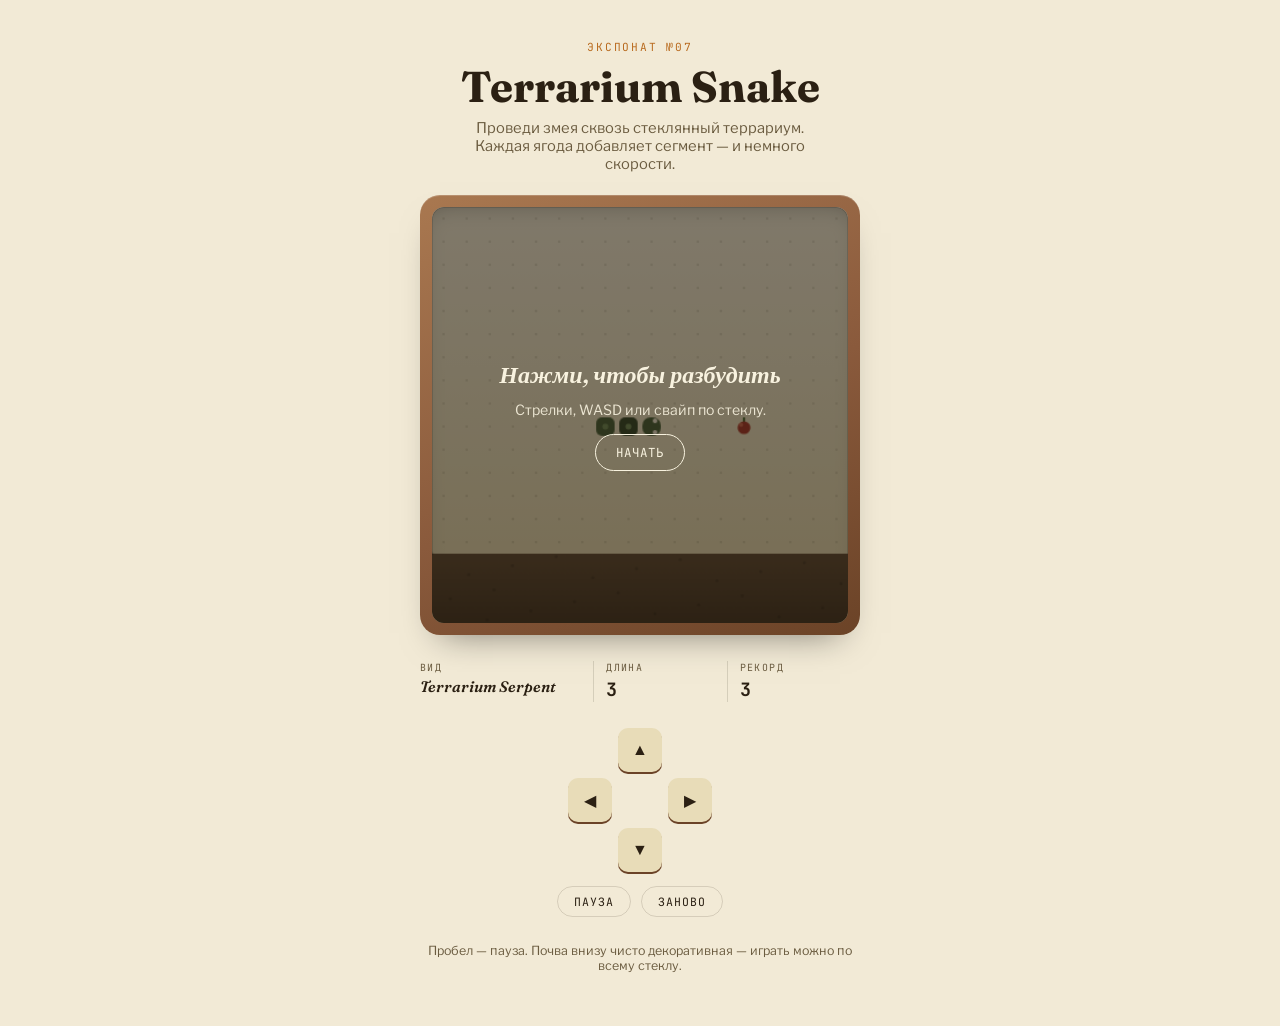
==== index.html @ e693d8c7 "Add Terrarium Snake browser game Classic snake gameplay themed as a glass terrarium exhibit, with ca" ====
<!doctype html>
<html lang="ru">
<head>
<meta charset="UTF-8">
<meta name="viewport" content="width=device-width, initial-scale=1.0">
<title>Terrarium Snake</title>
<link rel="preconnect" href="https://fonts.googleapis.com">
<link rel="stylesheet" href="https://fonts.googleapis.com/css2?family=Fraunces:ital,opsz,wght@0,9..144,600;0,9..144,700;1,9..144,600&family=Libre+Franklin:wght@400;500;600&family=JetBrains+Mono:wght@500;700&display=swap">
<link rel="stylesheet" href="css/style.css">
</head>
<body>
  <div class="page">
    <header>
      <div class="eyebrow">Экспонат №07</div>
      <h1>Terrarium Snake</h1>
      <p class="sub">Проведи змея сквозь стеклянный террариум. Каждая ягода добавляет сегмент — и немного скорости.</p>
    </header>

    <div class="terrarium">
      <div class="glass">
        <canvas id="board" width="360" height="360" aria-label="Игровое поле"></canvas>
        <div class="overlay" id="overlay">
          <h2 id="overlayTitle">Нажми, чтобы разбудить</h2>
          <p id="overlayText">Стрелки, WASD или свайп по стеклу.</p>
          <button class="go-btn" id="overlayBtn">Начать</button>
        </div>
      </div>
    </div>

    <div class="placard">
      <div class="stat">
        <span class="stat-label">Вид</span>
        <span class="stat-value species">Terrarium Serpent</span>
      </div>
      <div class="stat">
        <span class="stat-label">Длина</span>
        <span class="stat-value" id="statLength">3</span>
      </div>
      <div class="stat">
        <span class="stat-label">Рекорд</span>
        <span class="stat-value" id="statBest">3</span>
      </div>
    </div>

    <div class="controls">
      <div class="dpad">
        <button class="up" aria-label="Вверх" data-dir="0,-1">&#9650;</button>
        <button class="left" aria-label="Влево" data-dir="-1,0">&#9664;</button>
        <button class="right" aria-label="Вправо" data-dir="1,0">&#9654;</button>
        <button class="down" aria-label="Вниз" data-dir="0,1">&#9660;</button>
      </div>
      <div class="textbtns">
        <button id="pauseBtn" type="button">Пауза</button>
        <button id="restartBtn" type="button">Заново</button>
      </div>
      <p class="hint">Пробел — пауза. Почва внизу чисто декоративная — играть можно по всему стеклу.</p>
    </div>
  </div>

  <script src="js/game.js"></script>
</body>
</html>
---- css/style.css ----
:root {
  --bg: #f2ead6;
  --surface: #e8dcb8;
  --ink: #2b2013;
  --ink-soft: #6b5c40;
  --moss: #435c34;
  --moss-dark: #2f4224;
  --moss-belly: #6e8a55;
  --amber: #b96b1f;
  --clay: #8a5a3c;
  --clay-dark: #6b4327;
  --clay-light: #a97850;
  --dew: rgba(43, 32, 19, 0.14);
  --glass-top: #f8f2df;
  --glass-bottom: #e6d8ab;
  --soil: #5c4630;
  --soil-dark: #40301f;
  --berry: #a83226;
  --berry-shine: #d1614a;
  --berry-leaf: #55703a;
  --focus: #b96b1f;
  --overlay-bg: rgba(30, 22, 12, 0.55);
  --overlay-ink: #f8f2df;
}

@media (prefers-color-scheme: dark) {
  :root:not([data-theme="light"]) {
    --bg: #11160d;
    --surface: #1c2416;
    --ink: #ecdfc0;
    --ink-soft: #ab9c78;
    --moss: #74a355;
    --moss-dark: #4c6d38;
    --moss-belly: #93b56f;
    --amber: #eaa64c;
    --clay: #a97b52;
    --clay-dark: #6b4c30;
    --clay-light: #c79865;
    --dew: rgba(236, 223, 192, 0.10);
    --glass-top: #202a19;
    --glass-bottom: #12180d;
    --soil: #2a2013;
    --soil-dark: #171106;
    --berry: #d9503f;
    --berry-shine: #ea7a63;
    --berry-leaf: #7fa858;
    --focus: #eaa64c;
    --overlay-bg: rgba(10, 12, 6, 0.62);
    --overlay-ink: #f4ecd6;
  }
}

:root[data-theme="dark"] {
  --bg: #11160d;
  --surface: #1c2416;
  --ink: #ecdfc0;
  --ink-soft: #ab9c78;
  --moss: #74a355;
  --moss-dark: #4c6d38;
  --moss-belly: #93b56f;
  --amber: #eaa64c;
  --clay: #a97b52;
  --clay-dark: #6b4c30;
  --clay-light: #c79865;
  --dew: rgba(236, 223, 192, 0.10);
  --glass-top: #202a19;
  --glass-bottom: #12180d;
  --soil: #2a2013;
  --soil-dark: #171106;
  --berry: #d9503f;
  --berry-shine: #ea7a63;
  --berry-leaf: #7fa858;
  --focus: #eaa64c;
  --overlay-bg: rgba(10, 12, 6, 0.62);
  --overlay-ink: #f4ecd6;
}

* { box-sizing: border-box; }

body {
  margin: 0;
  background: var(--bg);
  color: var(--ink);
  font-family: "Libre Franklin", ui-sans-serif, system-ui, sans-serif;
  display: flex;
  justify-content: center;
  padding-inline: 20px;
  padding-block: 40px;
  min-height: 100dvh;
}

.page {
  width: 100%;
  max-width: 440px;
  display: flex;
  flex-direction: column;
  align-items: center;
  gap: 22px;
}

header {
  text-align: center;
  display: flex;
  flex-direction: column;
  gap: 6px;
}

.eyebrow {
  font-family: "JetBrains Mono", ui-monospace, monospace;
  font-size: 0.7rem;
  letter-spacing: 0.16em;
  text-transform: uppercase;
  color: var(--amber);
}

h1 {
  font-family: "Fraunces", Georgia, serif;
  font-weight: 700;
  font-size: clamp(2rem, 8vw, 2.7rem);
  margin: 0;
  text-wrap: balance;
}

.sub {
  color: var(--ink-soft);
  font-size: 0.92rem;
  max-width: 34ch;
  margin: 0 auto;
}

.terrarium {
  position: relative;
  width: 100%;
  padding: 12px;
  border-radius: 20px;
  background: linear-gradient(155deg, var(--clay-light), var(--clay) 55%, var(--clay-dark));
  box-shadow: 0 18px 34px -20px rgba(0, 0, 0, 0.5), inset 0 1px 0 rgba(255, 255, 255, 0.18);
}

.glass {
  position: relative;
  border-radius: 12px;
  overflow: hidden;
  background: linear-gradient(180deg, var(--glass-top), var(--glass-bottom));
  box-shadow: inset 0 0 0 1px rgba(0, 0, 0, 0.15), inset 0 10px 24px -14px rgba(0, 0, 0, 0.35);
}

canvas {
  display: block;
  width: 100%;
  height: auto;
  aspect-ratio: 1 / 1;
  touch-action: none;
}

.overlay {
  position: absolute;
  inset: 0;
  display: flex;
  flex-direction: column;
  align-items: center;
  justify-content: center;
  gap: 12px;
  text-align: center;
  padding: 24px;
  background: var(--overlay-bg);
  color: var(--overlay-ink);
}

.overlay[hidden] { display: none; }

.overlay h2 {
  font-family: "Fraunces", Georgia, serif;
  font-style: italic;
  font-weight: 600;
  font-size: 1.5rem;
  margin: 0;
}

.overlay p {
  margin: 0;
  font-size: 0.88rem;
  opacity: 0.9;
  max-width: 26ch;
}

.go-btn {
  margin-top: 4px;
  font-family: "JetBrains Mono", ui-monospace, monospace;
  font-size: 0.78rem;
  letter-spacing: 0.08em;
  text-transform: uppercase;
  color: var(--overlay-ink);
  background: transparent;
  border: 1px solid var(--overlay-ink);
  border-radius: 999px;
  padding: 9px 20px;
  cursor: pointer;
}

.go-btn:hover { background: rgba(255, 255, 255, 0.12); }

.placard {
  width: 100%;
  display: grid;
  grid-template-columns: 1.3fr 1fr 1fr;
  gap: 0;
  padding-block: 4px;
}

.stat {
  display: flex;
  flex-direction: column;
  gap: 3px;
  padding-inline: 12px;
  border-left: 1px solid var(--dew);
}

.stat:first-child { border-left: none; padding-left: 0; }

.stat-label {
  font-family: "JetBrains Mono", ui-monospace, monospace;
  font-size: 0.62rem;
  letter-spacing: 0.14em;
  text-transform: uppercase;
  color: var(--ink-soft);
}

.stat-value {
  font-family: "JetBrains Mono", ui-monospace, monospace;
  font-variant-numeric: tabular-nums;
  font-size: 1.15rem;
  font-weight: 700;
}

.stat-value.species {
  font-family: "Fraunces", Georgia, serif;
  font-style: italic;
  font-weight: 600;
  font-size: 0.95rem;
}

.controls {
  display: flex;
  flex-direction: column;
  align-items: center;
  gap: 14px;
}

.dpad {
  display: grid;
  grid-template-columns: repeat(3, 44px);
  grid-template-rows: repeat(3, 44px);
  gap: 6px;
}

.dpad button {
  grid-column: var(--c);
  grid-row: var(--r);
  border: none;
  border-radius: 10px;
  background: var(--surface);
  color: var(--ink);
  font-size: 1rem;
  cursor: pointer;
  box-shadow: 0 2px 0 var(--clay-dark);
}

.dpad button:active { transform: translateY(1px); box-shadow: none; }
.dpad .up { --c: 2; --r: 1; }
.dpad .left { --c: 1; --r: 2; }
.dpad .right { --c: 3; --r: 2; }
.dpad .down { --c: 2; --r: 3; }

.textbtns { display: flex; gap: 10px; }

.textbtns button {
  font-family: "JetBrains Mono", ui-monospace, monospace;
  font-size: 0.72rem;
  letter-spacing: 0.08em;
  text-transform: uppercase;
  color: var(--ink);
  background: none;
  border: 1px solid var(--dew);
  border-radius: 999px;
  padding: 7px 16px;
  cursor: pointer;
}

.textbtns button:hover { border-color: var(--amber); color: var(--amber); }

button:focus-visible, .go-btn:focus-visible {
  outline: 2px solid var(--focus);
  outline-offset: 2px;
}

.hint {
  color: var(--ink-soft);
  font-size: 0.78rem;
  text-align: center;
}

@media (prefers-reduced-motion: reduce) {
  * { transition: none !important; animation: none !important; }
}
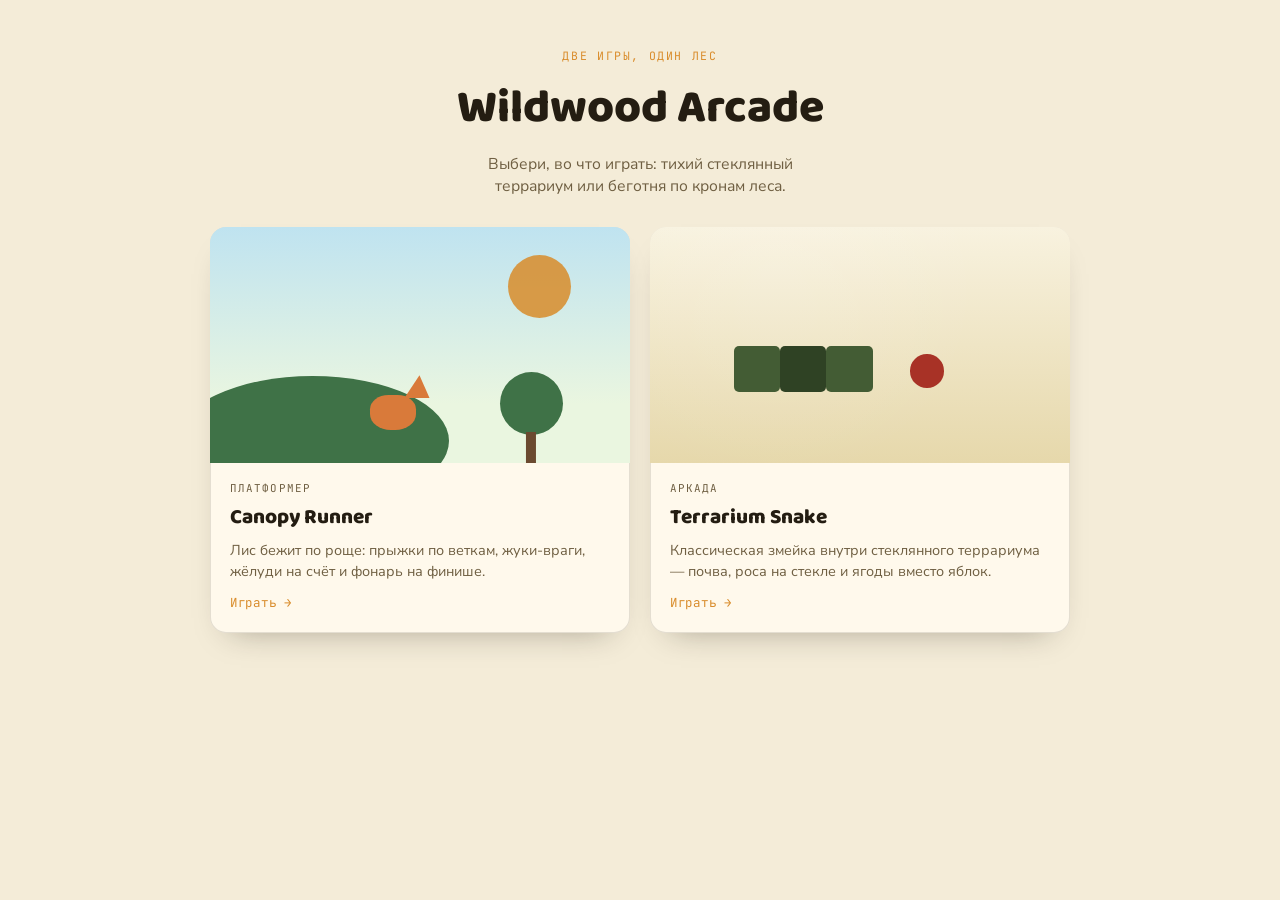
==== commit fd3e75d6: "Add Canopy Runner platformer with a controllable character Adds a proper platformer alongside the sn" ====
--- a/index.html
+++ b/index.html
@@ -3,60 +3,51 @@
 <head>
 <meta charset="UTF-8">
 <meta name="viewport" content="width=device-width, initial-scale=1.0">
-<title>Terrarium Snake</title>
+<title>Wildwood Arcade</title>
 <link rel="preconnect" href="https://fonts.googleapis.com">
-<link rel="stylesheet" href="https://fonts.googleapis.com/css2?family=Fraunces:ital,opsz,wght@0,9..144,600;0,9..144,700;1,9..144,600&family=Libre+Franklin:wght@400;500;600&family=JetBrains+Mono:wght@500;700&display=swap">
-<link rel="stylesheet" href="css/style.css">
+<link rel="stylesheet" href="https://fonts.googleapis.com/css2?family=Baloo+2:wght@600;800&family=Nunito+Sans:wght@400;600;700&family=JetBrains+Mono:wght@600&display=swap">
+<link rel="stylesheet" href="css/hub.css">
 </head>
 <body>
   <div class="page">
     <header>
-      <div class="eyebrow">Экспонат №07</div>
-      <h1>Terrarium Snake</h1>
-      <p class="sub">Проведи змея сквозь стеклянный террариум. Каждая ягода добавляет сегмент — и немного скорости.</p>
+      <div class="eyebrow">Две игры, один лес</div>
+      <h1>Wildwood Arcade</h1>
+      <p class="sub">Выбери, во что играть: тихий стеклянный террариум или беготня по кронам леса.</p>
     </header>
 
-    <div class="terrarium">
-      <div class="glass">
-        <canvas id="board" width="360" height="360" aria-label="Игровое поле"></canvas>
-        <div class="overlay" id="overlay">
-          <h2 id="overlayTitle">Нажми, чтобы разбудить</h2>
-          <p id="overlayText">Стрелки, WASD или свайп по стеклу.</p>
-          <button class="go-btn" id="overlayBtn">Начать</button>
+    <div class="grid">
+      <a class="card" href="platformer/index.html">
+        <div class="art art-run" aria-hidden="true">
+          <span class="sun"></span>
+          <span class="hill"></span>
+          <span class="tree"></span>
+          <span class="fox"></span>
         </div>
-      </div>
-    </div>
+        <div class="card-body">
+          <span class="tag">Платформер</span>
+          <h2>Canopy Runner</h2>
+          <p>Лис бежит по роще: прыжки по веткам, жуки-враги, жёлуди на счёт и фонарь на финише.</p>
+          <span class="play">Играть &rarr;</span>
+        </div>
+      </a>
 
-    <div class="placard">
-      <div class="stat">
-        <span class="stat-label">Вид</span>
-        <span class="stat-value species">Terrarium Serpent</span>
-      </div>
-      <div class="stat">
-        <span class="stat-label">Длина</span>
-        <span class="stat-value" id="statLength">3</span>
-      </div>
-      <div class="stat">
-        <span class="stat-label">Рекорд</span>
-        <span class="stat-value" id="statBest">3</span>
-      </div>
-    </div>
-
-    <div class="controls">
-      <div class="dpad">
-        <button class="up" aria-label="Вверх" data-dir="0,-1">&#9650;</button>
-        <button class="left" aria-label="Влево" data-dir="-1,0">&#9664;</button>
-        <button class="right" aria-label="Вправо" data-dir="1,0">&#9654;</button>
-        <button class="down" aria-label="Вниз" data-dir="0,1">&#9660;</button>
-      </div>
-      <div class="textbtns">
-        <button id="pauseBtn" type="button">Пауза</button>
-        <button id="restartBtn" type="button">Заново</button>
-      </div>
-      <p class="hint">Пробел — пауза. Почва внизу чисто декоративная — играть можно по всему стеклу.</p>
+      <a class="card" href="snake/index.html">
+        <div class="art art-snake" aria-hidden="true">
+          <span class="glass"></span>
+          <span class="dot"></span>
+          <span class="dot d2"></span>
+          <span class="dot d3"></span>
+          <span class="berry"></span>
+        </div>
+        <div class="card-body">
+          <span class="tag">Аркада</span>
+          <h2>Terrarium Snake</h2>
+          <p>Классическая змейка внутри стеклянного террариума — почва, роса на стекле и ягоды вместо яблок.</p>
+          <span class="play">Играть &rarr;</span>
+        </div>
+      </a>
     </div>
   </div>
-
-  <script src="js/game.js"></script>
 </body>
 </html>
--- a/css/hub.css
+++ b/css/hub.css
@@ -0,0 +1,236 @@
+:root {
+  --bg: #f4ecd8;
+  --card-bg: #fff9ec;
+  --ink: #241d12;
+  --ink-soft: #6f5f42;
+  --line: rgba(36, 29, 18, 0.12);
+  --accent: #d98c2b;
+  --run-sky: #bfe3f0;
+  --run-sky-b: #eaf6e0;
+  --run-leaf: #3f7247;
+  --run-fox: #d97a3a;
+  --snake-glass-a: #f8f2df;
+  --snake-glass-b: #e6d8ab;
+  --snake-moss: #435c34;
+  --snake-moss-dark: #2f4224;
+  --snake-berry: #a83226;
+  --shadow: 0 16px 32px -20px rgba(36, 29, 18, 0.4);
+}
+
+@media (prefers-color-scheme: dark) {
+  :root:not([data-theme="light"]) {
+    --bg: #14170f;
+    --card-bg: #1c2116;
+    --ink: #ecdfc0;
+    --ink-soft: #a99d80;
+    --line: rgba(236, 224, 200, 0.12);
+    --accent: #eaa64c;
+    --run-sky: #16273a;
+    --run-sky-b: #182a19;
+    --run-leaf: #2c5230;
+    --run-fox: #e08a45;
+    --snake-glass-a: #202a19;
+    --snake-glass-b: #12180d;
+    --snake-moss: #74a355;
+    --snake-moss-dark: #4c6d38;
+    --snake-berry: #d9503f;
+    --shadow: 0 16px 32px -18px rgba(0, 0, 0, 0.6);
+  }
+}
+:root[data-theme="dark"] {
+  --bg: #14170f;
+  --card-bg: #1c2116;
+  --ink: #ecdfc0;
+  --ink-soft: #a99d80;
+  --line: rgba(236, 224, 200, 0.12);
+  --accent: #eaa64c;
+  --run-sky: #16273a;
+  --run-sky-b: #182a19;
+  --run-leaf: #2c5230;
+  --run-fox: #e08a45;
+  --snake-glass-a: #202a19;
+  --snake-glass-b: #12180d;
+  --snake-moss: #74a355;
+  --snake-moss-dark: #4c6d38;
+  --snake-berry: #d9503f;
+  --shadow: 0 16px 32px -18px rgba(0, 0, 0, 0.6);
+}
+
+* { box-sizing: border-box; }
+
+body {
+  margin: 0;
+  background: var(--bg);
+  color: var(--ink);
+  font-family: "Nunito Sans", ui-sans-serif, system-ui, sans-serif;
+  display: flex;
+  justify-content: center;
+  padding-inline: 20px;
+  padding-block: 48px;
+  min-height: 100dvh;
+}
+
+.page {
+  width: 100%;
+  max-width: 860px;
+  display: flex;
+  flex-direction: column;
+  gap: 30px;
+}
+
+header {
+  text-align: center;
+  display: flex;
+  flex-direction: column;
+  gap: 8px;
+}
+
+.eyebrow {
+  font-family: "JetBrains Mono", ui-monospace, monospace;
+  font-size: 0.72rem;
+  letter-spacing: 0.14em;
+  text-transform: uppercase;
+  color: var(--accent);
+}
+
+h1 {
+  font-family: "Baloo 2", ui-rounded, sans-serif;
+  font-weight: 800;
+  font-size: clamp(2.1rem, 7vw, 2.9rem);
+  margin: 0;
+  text-wrap: balance;
+}
+
+.sub {
+  color: var(--ink-soft);
+  max-width: 42ch;
+  margin: 0 auto;
+  font-size: 0.98rem;
+}
+
+.grid {
+  display: grid;
+  grid-template-columns: repeat(2, 1fr);
+  gap: 20px;
+}
+@media (max-width: 620px) {
+  .grid { grid-template-columns: 1fr; }
+}
+
+.card {
+  display: flex;
+  flex-direction: column;
+  background: var(--card-bg);
+  border-radius: 16px;
+  overflow: hidden;
+  text-decoration: none;
+  color: var(--ink);
+  box-shadow: var(--shadow);
+  box-shadow: var(--shadow), inset 0 0 0 1px var(--line);
+  transition: transform 0.15s ease;
+}
+.card:hover { transform: translateY(-3px); }
+.card:focus-visible { outline: 2px solid var(--accent); outline-offset: 3px; }
+
+.art {
+  position: relative;
+  aspect-ratio: 16 / 9;
+  overflow: hidden;
+}
+
+.art-run { background: linear-gradient(180deg, var(--run-sky), var(--run-sky-b) 75%); }
+.art-run .sun {
+  position: absolute; top: 12%; right: 14%;
+  width: 15%; aspect-ratio: 1; border-radius: 50%;
+  background: var(--accent); opacity: 0.85;
+}
+.art-run .hill {
+  position: absolute; left: -8%; bottom: -18%;
+  width: 65%; height: 55%;
+  background: var(--run-leaf); border-radius: 50%;
+}
+.art-run .tree {
+  position: absolute; right: 16%; bottom: 12%;
+  width: 15%; aspect-ratio: 1;
+  background: var(--run-leaf); border-radius: 50%;
+}
+.art-run .tree::after {
+  content: ""; position: absolute; left: 50%; top: 96%;
+  width: 16%; height: 55%;
+  background: #6b4a30; transform: translateX(-50%);
+}
+.art-run .fox {
+  position: absolute; left: 38%; bottom: 14%;
+  width: 11%; aspect-ratio: 1.3;
+  background: var(--run-fox); border-radius: 40% 40% 45% 45%;
+  animation: hop 1.6s ease-in-out infinite;
+}
+.art-run .fox::after {
+  content: ""; position: absolute; right: -30%; top: -55%;
+  width: 55%; height: 65%;
+  background: var(--run-fox);
+  clip-path: polygon(0 100%, 100% 100%, 60% 0);
+}
+@keyframes hop {
+  0%, 100% { transform: translateY(0); }
+  50% { transform: translateY(-14%); }
+}
+
+.art-snake { background: linear-gradient(180deg, var(--snake-glass-a), var(--snake-glass-b)); }
+.art-snake .glass {
+  position: absolute; inset: 0;
+  background: radial-gradient(circle at 30% 20%, rgba(255,255,255,0.12), transparent 60%);
+}
+.art-snake .dot {
+  position: absolute; bottom: 30%; left: 20%;
+  width: 11%; aspect-ratio: 1;
+  background: var(--snake-moss); border-radius: 5px;
+}
+.art-snake .d2 { left: 31%; background: var(--snake-moss-dark); }
+.art-snake .d3 { left: 42%; background: var(--snake-moss); }
+.art-snake .berry {
+  position: absolute; bottom: 32%; left: 62%;
+  width: 8%; aspect-ratio: 1;
+  background: var(--snake-berry); border-radius: 50%;
+}
+
+.card-body {
+  display: flex;
+  flex-direction: column;
+  gap: 6px;
+  padding: 18px 20px 22px;
+}
+
+.tag {
+  font-family: "JetBrains Mono", ui-monospace, monospace;
+  font-size: 0.68rem;
+  letter-spacing: 0.1em;
+  text-transform: uppercase;
+  color: var(--ink-soft);
+}
+
+.card h2 {
+  font-family: "Baloo 2", ui-rounded, sans-serif;
+  font-weight: 800;
+  font-size: 1.3rem;
+  margin: 0;
+}
+
+.card p {
+  margin: 0;
+  color: var(--ink-soft);
+  font-size: 0.9rem;
+  line-height: 1.45;
+}
+
+.play {
+  margin-top: 6px;
+  font-family: "JetBrains Mono", ui-monospace, monospace;
+  font-size: 0.78rem;
+  letter-spacing: 0.06em;
+  color: var(--accent);
+}
+
+@media (prefers-reduced-motion: reduce) {
+  .art-run .fox { animation: none; }
+}
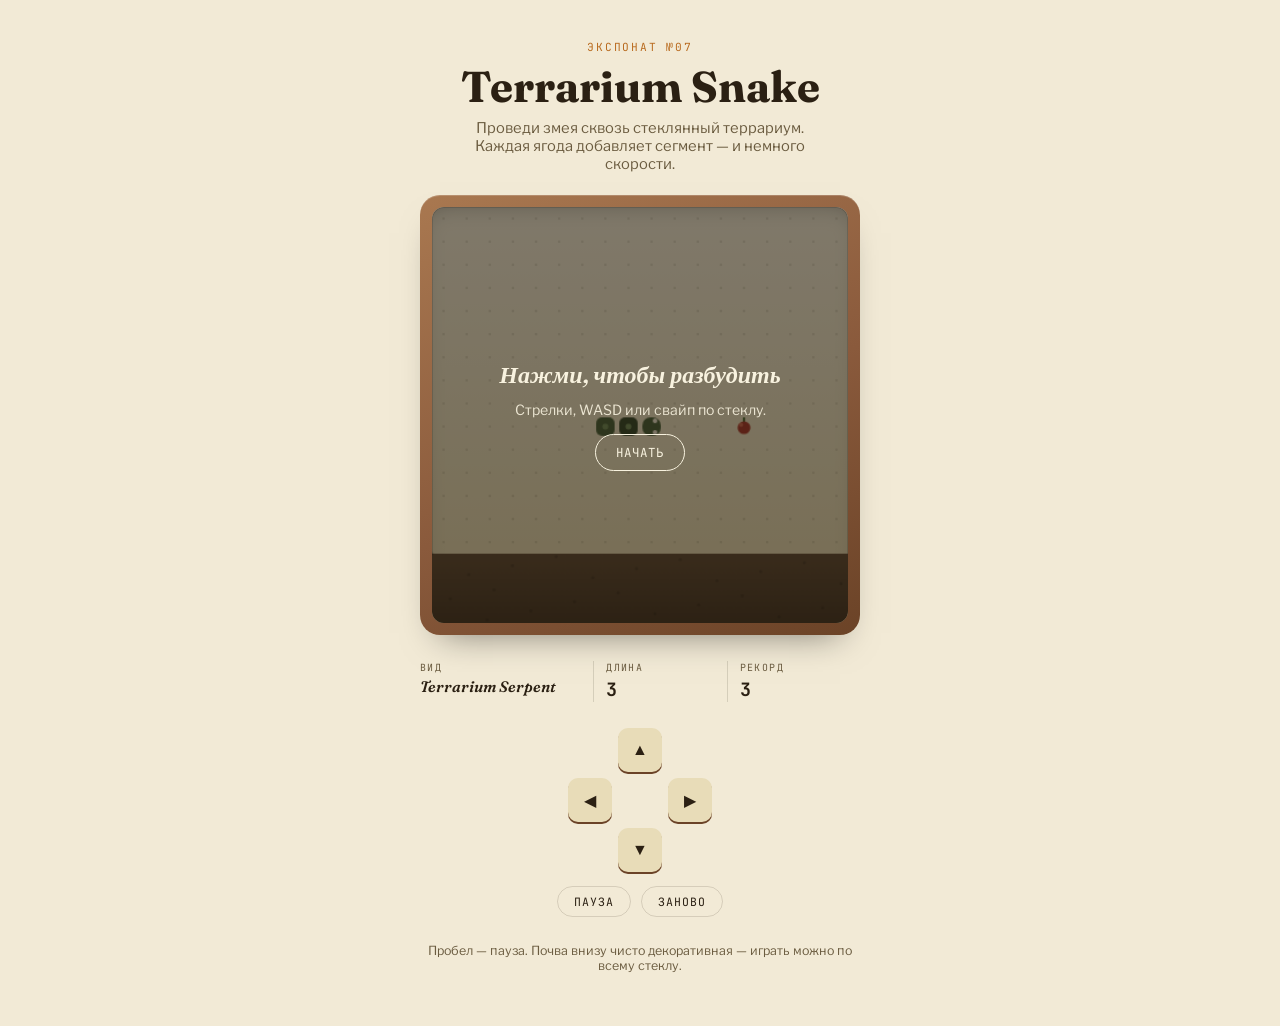
==== commit 935ea915: "Revert platformer and hub changes Restore index.html, css/hub.css, README.md, and platformer/ to the" ====
--- a/index.html
+++ b/index.html
@@ -3,51 +3,60 @@
 <head>
 <meta charset="UTF-8">
 <meta name="viewport" content="width=device-width, initial-scale=1.0">
-<title>Wildwood Arcade</title>
+<title>Terrarium Snake</title>
 <link rel="preconnect" href="https://fonts.googleapis.com">
-<link rel="stylesheet" href="https://fonts.googleapis.com/css2?family=Baloo+2:wght@600;800&family=Nunito+Sans:wght@400;600;700&family=JetBrains+Mono:wght@600&display=swap">
-<link rel="stylesheet" href="css/hub.css">
+<link rel="stylesheet" href="https://fonts.googleapis.com/css2?family=Fraunces:ital,opsz,wght@0,9..144,600;0,9..144,700;1,9..144,600&family=Libre+Franklin:wght@400;500;600&family=JetBrains+Mono:wght@500;700&display=swap">
+<link rel="stylesheet" href="css/style.css">
 </head>
 <body>
   <div class="page">
     <header>
-      <div class="eyebrow">Две игры, один лес</div>
-      <h1>Wildwood Arcade</h1>
-      <p class="sub">Выбери, во что играть: тихий стеклянный террариум или беготня по кронам леса.</p>
+      <div class="eyebrow">Экспонат №07</div>
+      <h1>Terrarium Snake</h1>
+      <p class="sub">Проведи змея сквозь стеклянный террариум. Каждая ягода добавляет сегмент — и немного скорости.</p>
     </header>
 
-    <div class="grid">
-      <a class="card" href="platformer/index.html">
-        <div class="art art-run" aria-hidden="true">
-          <span class="sun"></span>
-          <span class="hill"></span>
-          <span class="tree"></span>
-          <span class="fox"></span>
+    <div class="terrarium">
+      <div class="glass">
+        <canvas id="board" width="360" height="360" aria-label="Игровое поле"></canvas>
+        <div class="overlay" id="overlay">
+          <h2 id="overlayTitle">Нажми, чтобы разбудить</h2>
+          <p id="overlayText">Стрелки, WASD или свайп по стеклу.</p>
+          <button class="go-btn" id="overlayBtn">Начать</button>
         </div>
-        <div class="card-body">
-          <span class="tag">Платформер</span>
-          <h2>Canopy Runner</h2>
-          <p>Лис бежит по роще: прыжки по веткам, жуки-враги, жёлуди на счёт и фонарь на финише.</p>
-          <span class="play">Играть &rarr;</span>
-        </div>
-      </a>
+      </div>
+    </div>
 
-      <a class="card" href="snake/index.html">
-        <div class="art art-snake" aria-hidden="true">
-          <span class="glass"></span>
-          <span class="dot"></span>
-          <span class="dot d2"></span>
-          <span class="dot d3"></span>
-          <span class="berry"></span>
-        </div>
-        <div class="card-body">
-          <span class="tag">Аркада</span>
-          <h2>Terrarium Snake</h2>
-          <p>Классическая змейка внутри стеклянного террариума — почва, роса на стекле и ягоды вместо яблок.</p>
-          <span class="play">Играть &rarr;</span>
-        </div>
-      </a>
+    <div class="placard">
+      <div class="stat">
+        <span class="stat-label">Вид</span>
+        <span class="stat-value species">Terrarium Serpent</span>
+      </div>
+      <div class="stat">
+        <span class="stat-label">Длина</span>
+        <span class="stat-value" id="statLength">3</span>
+      </div>
+      <div class="stat">
+        <span class="stat-label">Рекорд</span>
+        <span class="stat-value" id="statBest">3</span>
+      </div>
+    </div>
+
+    <div class="controls">
+      <div class="dpad">
+        <button class="up" aria-label="Вверх" data-dir="0,-1">&#9650;</button>
+        <button class="left" aria-label="Влево" data-dir="-1,0">&#9664;</button>
+        <button class="right" aria-label="Вправо" data-dir="1,0">&#9654;</button>
+        <button class="down" aria-label="Вниз" data-dir="0,1">&#9660;</button>
+      </div>
+      <div class="textbtns">
+        <button id="pauseBtn" type="button">Пауза</button>
+        <button id="restartBtn" type="button">Заново</button>
+      </div>
+      <p class="hint">Пробел — пауза. Почва внизу чисто декоративная — играть можно по всему стеклу.</p>
     </div>
   </div>
+
+  <script src="js/game.js"></script>
 </body>
 </html>
--- a/css/style.css
+++ b/css/style.css
@@ -0,0 +1,305 @@
+:root {
+  --bg: #f2ead6;
+  --surface: #e8dcb8;
+  --ink: #2b2013;
+  --ink-soft: #6b5c40;
+  --moss: #435c34;
+  --moss-dark: #2f4224;
+  --moss-belly: #6e8a55;
+  --amber: #b96b1f;
+  --clay: #8a5a3c;
+  --clay-dark: #6b4327;
+  --clay-light: #a97850;
+  --dew: rgba(43, 32, 19, 0.14);
+  --glass-top: #f8f2df;
+  --glass-bottom: #e6d8ab;
+  --soil: #5c4630;
+  --soil-dark: #40301f;
+  --berry: #a83226;
+  --berry-shine: #d1614a;
+  --berry-leaf: #55703a;
+  --focus: #b96b1f;
+  --overlay-bg: rgba(30, 22, 12, 0.55);
+  --overlay-ink: #f8f2df;
+}
+
+@media (prefers-color-scheme: dark) {
+  :root:not([data-theme="light"]) {
+    --bg: #11160d;
+    --surface: #1c2416;
+    --ink: #ecdfc0;
+    --ink-soft: #ab9c78;
+    --moss: #74a355;
+    --moss-dark: #4c6d38;
+    --moss-belly: #93b56f;
+    --amber: #eaa64c;
+    --clay: #a97b52;
+    --clay-dark: #6b4c30;
+    --clay-light: #c79865;
+    --dew: rgba(236, 223, 192, 0.10);
+    --glass-top: #202a19;
+    --glass-bottom: #12180d;
+    --soil: #2a2013;
+    --soil-dark: #171106;
+    --berry: #d9503f;
+    --berry-shine: #ea7a63;
+    --berry-leaf: #7fa858;
+    --focus: #eaa64c;
+    --overlay-bg: rgba(10, 12, 6, 0.62);
+    --overlay-ink: #f4ecd6;
+  }
+}
+
+:root[data-theme="dark"] {
+  --bg: #11160d;
+  --surface: #1c2416;
+  --ink: #ecdfc0;
+  --ink-soft: #ab9c78;
+  --moss: #74a355;
+  --moss-dark: #4c6d38;
+  --moss-belly: #93b56f;
+  --amber: #eaa64c;
+  --clay: #a97b52;
+  --clay-dark: #6b4c30;
+  --clay-light: #c79865;
+  --dew: rgba(236, 223, 192, 0.10);
+  --glass-top: #202a19;
+  --glass-bottom: #12180d;
+  --soil: #2a2013;
+  --soil-dark: #171106;
+  --berry: #d9503f;
+  --berry-shine: #ea7a63;
+  --berry-leaf: #7fa858;
+  --focus: #eaa64c;
+  --overlay-bg: rgba(10, 12, 6, 0.62);
+  --overlay-ink: #f4ecd6;
+}
+
+* { box-sizing: border-box; }
+
+body {
+  margin: 0;
+  background: var(--bg);
+  color: var(--ink);
+  font-family: "Libre Franklin", ui-sans-serif, system-ui, sans-serif;
+  display: flex;
+  justify-content: center;
+  padding-inline: 20px;
+  padding-block: 40px;
+  min-height: 100dvh;
+}
+
+.page {
+  width: 100%;
+  max-width: 440px;
+  display: flex;
+  flex-direction: column;
+  align-items: center;
+  gap: 22px;
+}
+
+header {
+  text-align: center;
+  display: flex;
+  flex-direction: column;
+  gap: 6px;
+}
+
+.eyebrow {
+  font-family: "JetBrains Mono", ui-monospace, monospace;
+  font-size: 0.7rem;
+  letter-spacing: 0.16em;
+  text-transform: uppercase;
+  color: var(--amber);
+}
+
+h1 {
+  font-family: "Fraunces", Georgia, serif;
+  font-weight: 700;
+  font-size: clamp(2rem, 8vw, 2.7rem);
+  margin: 0;
+  text-wrap: balance;
+}
+
+.sub {
+  color: var(--ink-soft);
+  font-size: 0.92rem;
+  max-width: 34ch;
+  margin: 0 auto;
+}
+
+.terrarium {
+  position: relative;
+  width: 100%;
+  padding: 12px;
+  border-radius: 20px;
+  background: linear-gradient(155deg, var(--clay-light), var(--clay) 55%, var(--clay-dark));
+  box-shadow: 0 18px 34px -20px rgba(0, 0, 0, 0.5), inset 0 1px 0 rgba(255, 255, 255, 0.18);
+}
+
+.glass {
+  position: relative;
+  border-radius: 12px;
+  overflow: hidden;
+  background: linear-gradient(180deg, var(--glass-top), var(--glass-bottom));
+  box-shadow: inset 0 0 0 1px rgba(0, 0, 0, 0.15), inset 0 10px 24px -14px rgba(0, 0, 0, 0.35);
+}
+
+canvas {
+  display: block;
+  width: 100%;
+  height: auto;
+  aspect-ratio: 1 / 1;
+  touch-action: none;
+}
+
+.overlay {
+  position: absolute;
+  inset: 0;
+  display: flex;
+  flex-direction: column;
+  align-items: center;
+  justify-content: center;
+  gap: 12px;
+  text-align: center;
+  padding: 24px;
+  background: var(--overlay-bg);
+  color: var(--overlay-ink);
+}
+
+.overlay[hidden] { display: none; }
+
+.overlay h2 {
+  font-family: "Fraunces", Georgia, serif;
+  font-style: italic;
+  font-weight: 600;
+  font-size: 1.5rem;
+  margin: 0;
+}
+
+.overlay p {
+  margin: 0;
+  font-size: 0.88rem;
+  opacity: 0.9;
+  max-width: 26ch;
+}
+
+.go-btn {
+  margin-top: 4px;
+  font-family: "JetBrains Mono", ui-monospace, monospace;
+  font-size: 0.78rem;
+  letter-spacing: 0.08em;
+  text-transform: uppercase;
+  color: var(--overlay-ink);
+  background: transparent;
+  border: 1px solid var(--overlay-ink);
+  border-radius: 999px;
+  padding: 9px 20px;
+  cursor: pointer;
+}
+
+.go-btn:hover { background: rgba(255, 255, 255, 0.12); }
+
+.placard {
+  width: 100%;
+  display: grid;
+  grid-template-columns: 1.3fr 1fr 1fr;
+  gap: 0;
+  padding-block: 4px;
+}
+
+.stat {
+  display: flex;
+  flex-direction: column;
+  gap: 3px;
+  padding-inline: 12px;
+  border-left: 1px solid var(--dew);
+}
+
+.stat:first-child { border-left: none; padding-left: 0; }
+
+.stat-label {
+  font-family: "JetBrains Mono", ui-monospace, monospace;
+  font-size: 0.62rem;
+  letter-spacing: 0.14em;
+  text-transform: uppercase;
+  color: var(--ink-soft);
+}
+
+.stat-value {
+  font-family: "JetBrains Mono", ui-monospace, monospace;
+  font-variant-numeric: tabular-nums;
+  font-size: 1.15rem;
+  font-weight: 700;
+}
+
+.stat-value.species {
+  font-family: "Fraunces", Georgia, serif;
+  font-style: italic;
+  font-weight: 600;
+  font-size: 0.95rem;
+}
+
+.controls {
+  display: flex;
+  flex-direction: column;
+  align-items: center;
+  gap: 14px;
+}
+
+.dpad {
+  display: grid;
+  grid-template-columns: repeat(3, 44px);
+  grid-template-rows: repeat(3, 44px);
+  gap: 6px;
+}
+
+.dpad button {
+  grid-column: var(--c);
+  grid-row: var(--r);
+  border: none;
+  border-radius: 10px;
+  background: var(--surface);
+  color: var(--ink);
+  font-size: 1rem;
+  cursor: pointer;
+  box-shadow: 0 2px 0 var(--clay-dark);
+}
+
+.dpad button:active { transform: translateY(1px); box-shadow: none; }
+.dpad .up { --c: 2; --r: 1; }
+.dpad .left { --c: 1; --r: 2; }
+.dpad .right { --c: 3; --r: 2; }
+.dpad .down { --c: 2; --r: 3; }
+
+.textbtns { display: flex; gap: 10px; }
+
+.textbtns button {
+  font-family: "JetBrains Mono", ui-monospace, monospace;
+  font-size: 0.72rem;
+  letter-spacing: 0.08em;
+  text-transform: uppercase;
+  color: var(--ink);
+  background: none;
+  border: 1px solid var(--dew);
+  border-radius: 999px;
+  padding: 7px 16px;
+  cursor: pointer;
+}
+
+.textbtns button:hover { border-color: var(--amber); color: var(--amber); }
+
+button:focus-visible, .go-btn:focus-visible {
+  outline: 2px solid var(--focus);
+  outline-offset: 2px;
+}
+
+.hint {
+  color: var(--ink-soft);
+  font-size: 0.78rem;
+  text-align: center;
+}
+
+@media (prefers-reduced-motion: reduce) {
+  * { transition: none !important; animation: none !important; }
+}
